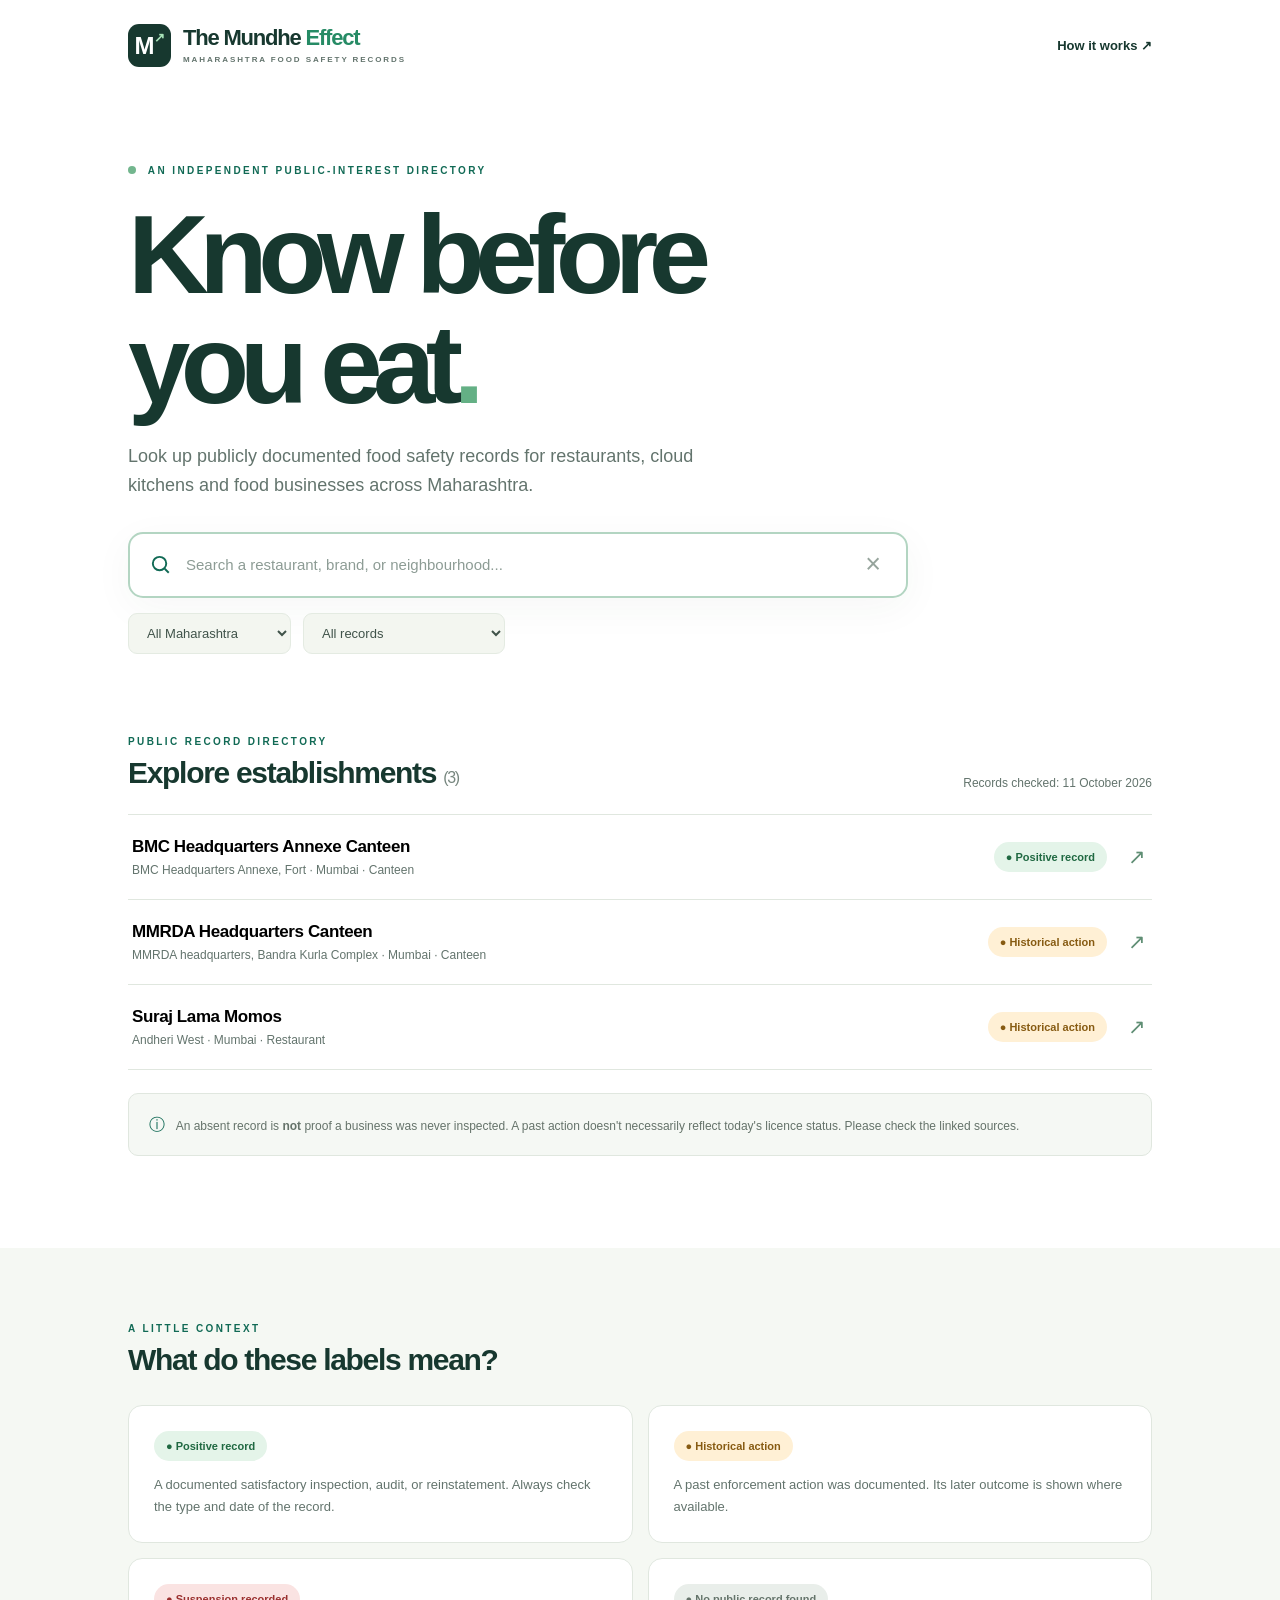
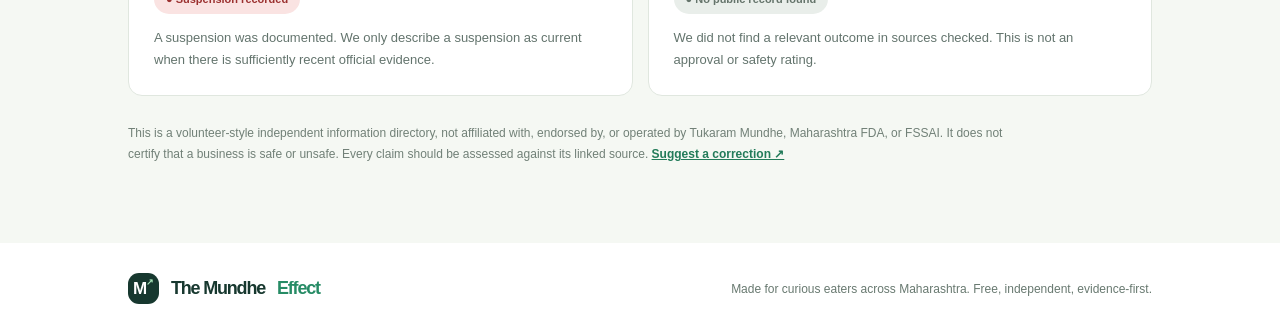
==== index.html @ b75e492a "Add files via upload" ====
<!doctype html><html lang="en"><head><meta charset="utf-8"><meta name="viewport" content="width=device-width,initial-scale=1"><meta name="description" content="The Mundhe Effect is an independent, free directory of publicly reported food-safety records across Maharashtra. Not affiliated with Tukaram Mundhe or any government agency."><title>The Mundhe Effect — Know before you eat</title><link rel="icon" href="favicon.svg" type="image/svg+xml"><meta name="theme-color" content="#17382f"><link rel="stylesheet" href="styles.css"></head><body><header class="top shell"><div class="brand"><span class="brandicon">M<span>↗</span></span><div><strong>The Mundhe <span class="wordmark-accent">Effect</span></strong><small>MAHARASHTRA FOOD SAFETY RECORDS</small></div></div><a href="#about" class="aboutlink">How it works ↗</a></header><main><section class="hero shell"><div class="eyebrow"><span class="pulse"></span> An independent public-interest directory</div><h1>Know before<br>you eat<span class="dot">.</span></h1><p class="sub">Look up publicly documented food safety records for restaurants, cloud kitchens and food businesses across Maharashtra.</p><div class="searchbox"><svg viewBox="0 0 24 24" aria-hidden="true"><circle cx="11" cy="11" r="7"/><path d="m16.4 16.4 4.2 4.2"/></svg><input id="search" aria-label="Search businesses" placeholder="Search a restaurant, brand, or neighbourhood..." autocomplete="off"><button id="clear" title="Clear search" aria-label="Clear search">×</button></div><div class="filters"><select id="region" aria-label="Filter by city"><option value="">All Maharashtra</option></select><select id="status" aria-label="Filter by record status"><option value="">All records</option><option value="positive">Positive record</option><option value="historical">Historical action</option><option value="suspension">Suspension recorded</option><option value="unknown">No public record found</option></select></div></section><section class="results shell"><div class="sectionbar"><div><div class="eyebrow">PUBLIC RECORD DIRECTORY</div><h2>Explore establishments <span id="count"></span></h2></div><span id="updated"></span></div><div id="items" class="entries" aria-live="polite"></div><p id="empty" class="empty" hidden>No matching establishments yet. Try another name or city.</p><div class="understand"><span>ⓘ</span> An absent record is <strong>not</strong> proof a business was never inspected. A past action doesn't necessarily reflect today's licence status. Please check the linked sources.</div></section><section class="how" id="about"><div class="shell"><div class="eyebrow">A LITTLE CONTEXT</div><h2>What do these labels mean?</h2><div class="explain"><article><span class="tag positive">● Positive record</span><p>A documented satisfactory inspection, audit, or reinstatement. Always check the type and date of the record.</p></article><article><span class="tag historical">● Historical action</span><p>A past enforcement action was documented. Its later outcome is shown where available.</p></article><article><span class="tag suspension">● Suspension recorded</span><p>A suspension was documented. We only describe a suspension as current when there is sufficiently recent official evidence.</p></article><article><span class="tag unknown">● No public record found</span><p>We did not find a relevant outcome in sources checked. This is not an approval or safety rating.</p></article></div><div class="disclaimer">This is a volunteer-style independent information directory, not affiliated with, endorsed by, or operated by Tukaram Mundhe, Maharashtra FDA, or FSSAI. It does not certify that a business is safe or unsafe. Every claim should be assessed against its linked source. <a href="mailto:corrections@example.com" id="correctionLink">Suggest a correction ↗</a></div></div></section></main><footer class="shell"><div class="brand smallbrand"><span class="brandicon">M<span>↗</span></span> The Mundhe <span class="wordmark-accent">Effect</span></div><div>Made for curious eaters across Maharashtra. Free, independent, evidence-first.</div></footer><dialog id="details"><button class="close" aria-label="Close" id="closeModal">×</button><div id="detailBody"></div></dialog><script src="app.js" defer></script></body></html>
---- styles.css ----
:root{--ink:#17382f;--muted:#63746d;--light:#f8f9f5;--green:#116a55;--line:#e0e7df;--yellow:#fff3d2}*{box-sizing:border-box}html{scroll-behavior:smooth}body{margin:0;background:#fff;color:var(--ink);font-family:Inter,ui-sans-serif,-apple-system,BlinkMacSystemFont,"Segoe UI",sans-serif}button,input,select{font:inherit}a{color:inherit}.shell{max-width:1080px;margin:auto;padding-left:28px;padding-right:28px}.top{height:91px;display:flex;align-items:center;justify-content:space-between}.brand{display:flex;align-items:center;gap:12px;font-size:22px;letter-spacing:-1.2px}.brandicon{width:43px;height:43px;display:flex;align-items:center;justify-content:center;background:#17382f;color:#fff;border-radius:11px;font-size:24px;font-weight:900;letter-spacing:-2px;position:relative;flex-shrink:0}.brandicon span{font-size:13px;align-self:flex-start;margin-top:6px;margin-left:1px;color:#a8e4b9;letter-spacing:0}.wordmark-accent{color:#268b65}.brand strong{display:block;line-height:1}.brand small{display:block;letter-spacing:1.9px;font-size:8px;font-weight:800;margin-top:6px;color:var(--muted)}.dot{color:#64b085}.aboutlink{font-size:13px;font-weight:700;text-decoration:none}.hero{padding-top:74px;padding-bottom:82px}.eyebrow{font-size:10px;font-weight:800;letter-spacing:2.4px;color:var(--green);text-transform:uppercase}.pulse{display:inline-block;width:8px;height:8px;margin-right:7px;border-radius:50%;background:#73b68e}.hero h1{font-size:clamp(60px,9vw,112px);letter-spacing:-.085em;line-height:.98;margin:24px 0 22px;font-weight:750}.sub{font-size:18px;color:var(--muted);line-height:1.65;max-width:620px;margin:0 0 31px}.searchbox{display:flex;align-items:center;height:66px;border:2px solid #b3d5c2;border-radius:15px;padding:0 19px;box-shadow:0 10px 40px #23472c0b;max-width:780px}.searchbox svg{width:23px;fill:none;stroke:var(--green);stroke-width:2}.searchbox input{border:0;outline:0;padding:14px;flex:1;min-width:0;background:none;color:var(--ink);font-size:15px}.searchbox input::placeholder{color:#8d9c95}.searchbox button{background:none;border:0;font-size:27px;color:#96a49c;cursor:pointer}.filters{display:flex;gap:12px;flex-wrap:wrap;margin-top:15px}.filters select{padding:11px 35px 11px 14px;background:#f3f6f0;color:#40534a;border:1px solid #e4ebe2;border-radius:9px;outline:none;font-size:13px;cursor:pointer}.results{padding-bottom:92px}.sectionbar{display:flex;justify-content:space-between;align-items:end;gap:20px;margin-bottom:24px}.sectionbar h2,.how h2{font-size:30px;letter-spacing:-1.3px;margin:9px 0 0}.sectionbar h2 span{font-size:16px;color:#77877f;font-weight:500}.sectionbar #updated{font-size:12px;color:var(--muted)}.entries{border-top:1px solid var(--line)}.entry{display:grid;grid-template-columns:1fr auto 20px;align-items:center;gap:21px;width:100%;text-align:left;background:#fff;border:none;border-bottom:1px solid var(--line);padding:22px 4px;cursor:pointer}.entry:hover{background:#fbfcfa}.entry h3{font-size:17px;letter-spacing:-.4px;margin:0 0 6px}.entry p{font-size:12px;color:var(--muted);margin:0}.entry .arrow{color:#5f8e74;font-size:21px}.tag{white-space:nowrap;display:inline-block;font-size:11px;font-weight:750;padding:9px 12px;border-radius:25px}.tag.positive{background:#e4f4e9;color:#206942}.tag.historical{background:#fff0d5;color:#875b12}.tag.suspension{background:#fae3e2;color:#9b3130}.tag.unknown{background:#e9eeea;color:#65746b}.understand{margin-top:23px;background:#f5f8f4;border:1px solid var(--line);border-radius:10px;padding:18px 20px;line-height:1.6;color:#65736a;font-size:12px}.understand span{color:var(--green);font-size:16px;margin-right:8px}.empty{padding:30px;color:var(--muted)}.how{padding:75px 0 78px;background:#f5f8f3}.how h2{margin-bottom:28px}.explain{display:grid;grid-template-columns:repeat(2,1fr);gap:15px}.explain article{background:#fff;padding:25px;border-radius:14px;border:1px solid var(--line)}.explain article p{color:var(--muted);font-size:13px;line-height:1.65;margin-bottom:0}.disclaimer{font-size:12px;line-height:1.75;color:#718077;margin-top:27px;max-width:900px}.disclaimer a{color:#227b59;font-weight:700}footer{display:flex;justify-content:space-between;align-items:center;gap:20px;padding-top:30px;padding-bottom:30px;color:#687970;font-size:12px}.smallbrand{font-size:18px;font-weight:800;color:var(--ink)}.smallbrand .brandicon{width:31px;height:31px;font-size:17px}.smallbrand .brandicon span{font-size:9px;margin-top:4px}.smallbrand strong{font-size:17px;letter-spacing:-.6px}dialog{border:0;border-radius:18px;max-width:640px;width:calc(100% - 32px);padding:35px;box-shadow:0 20px 100px #11261a4a;color:var(--ink)}dialog::backdrop{background:#132b23ab}.close{float:right;border:0;background:#eff3ed;border-radius:50%;height:35px;width:35px;font-size:23px;cursor:pointer}.dtitle{font-size:30px;letter-spacing:-1px;margin:14px 0 7px}.muted{color:var(--muted);font-size:13px;line-height:1.6}.timeline{margin-top:28px;border-left:2px solid #d7e8da;padding-left:20px}.event{margin-bottom:25px}.event time{font-size:11px;color:var(--green);font-weight:700}.event h4{margin:7px 0}.event p{color:#64746b;font-size:13px;line-height:1.65}.event a{font-size:12px;color:var(--green);font-weight:700}.notice{margin-top:25px;font-size:12px;line-height:1.7;background:#f4f8f2;padding:15px;border-radius:10px}@media(max-width:600px){.shell{padding-left:20px;padding-right:20px}.top{height:74px}.hero{padding-top:47px;padding-bottom:57px}.hero h1{font-size:68px}.sub{font-size:15px}.searchbox{height:61px}.searchbox input{font-size:13px}.sectionbar{align-items:start}.sectionbar h2,.how h2{font-size:25px}.sectionbar #updated{font-size:10px;text-align:right}.entry{grid-template-columns:1fr 15px;gap:12px}.entry .tag{grid-row:2;grid-column:1;justify-self:start}.entry .arrow{grid-column:2;grid-row:1/3}.explain{grid-template-columns:1fr}.how{padding-top:55px}footer{align-items:start;flex-direction:column}dialog{padding:22px}}

@media(max-width:600px){.brand{font-size:18px;gap:9px}.brandicon{width:38px;height:38px;font-size:21px}.brand small{font-size:6.5px;letter-spacing:1.35px}.smallbrand strong{font-size:16px}}
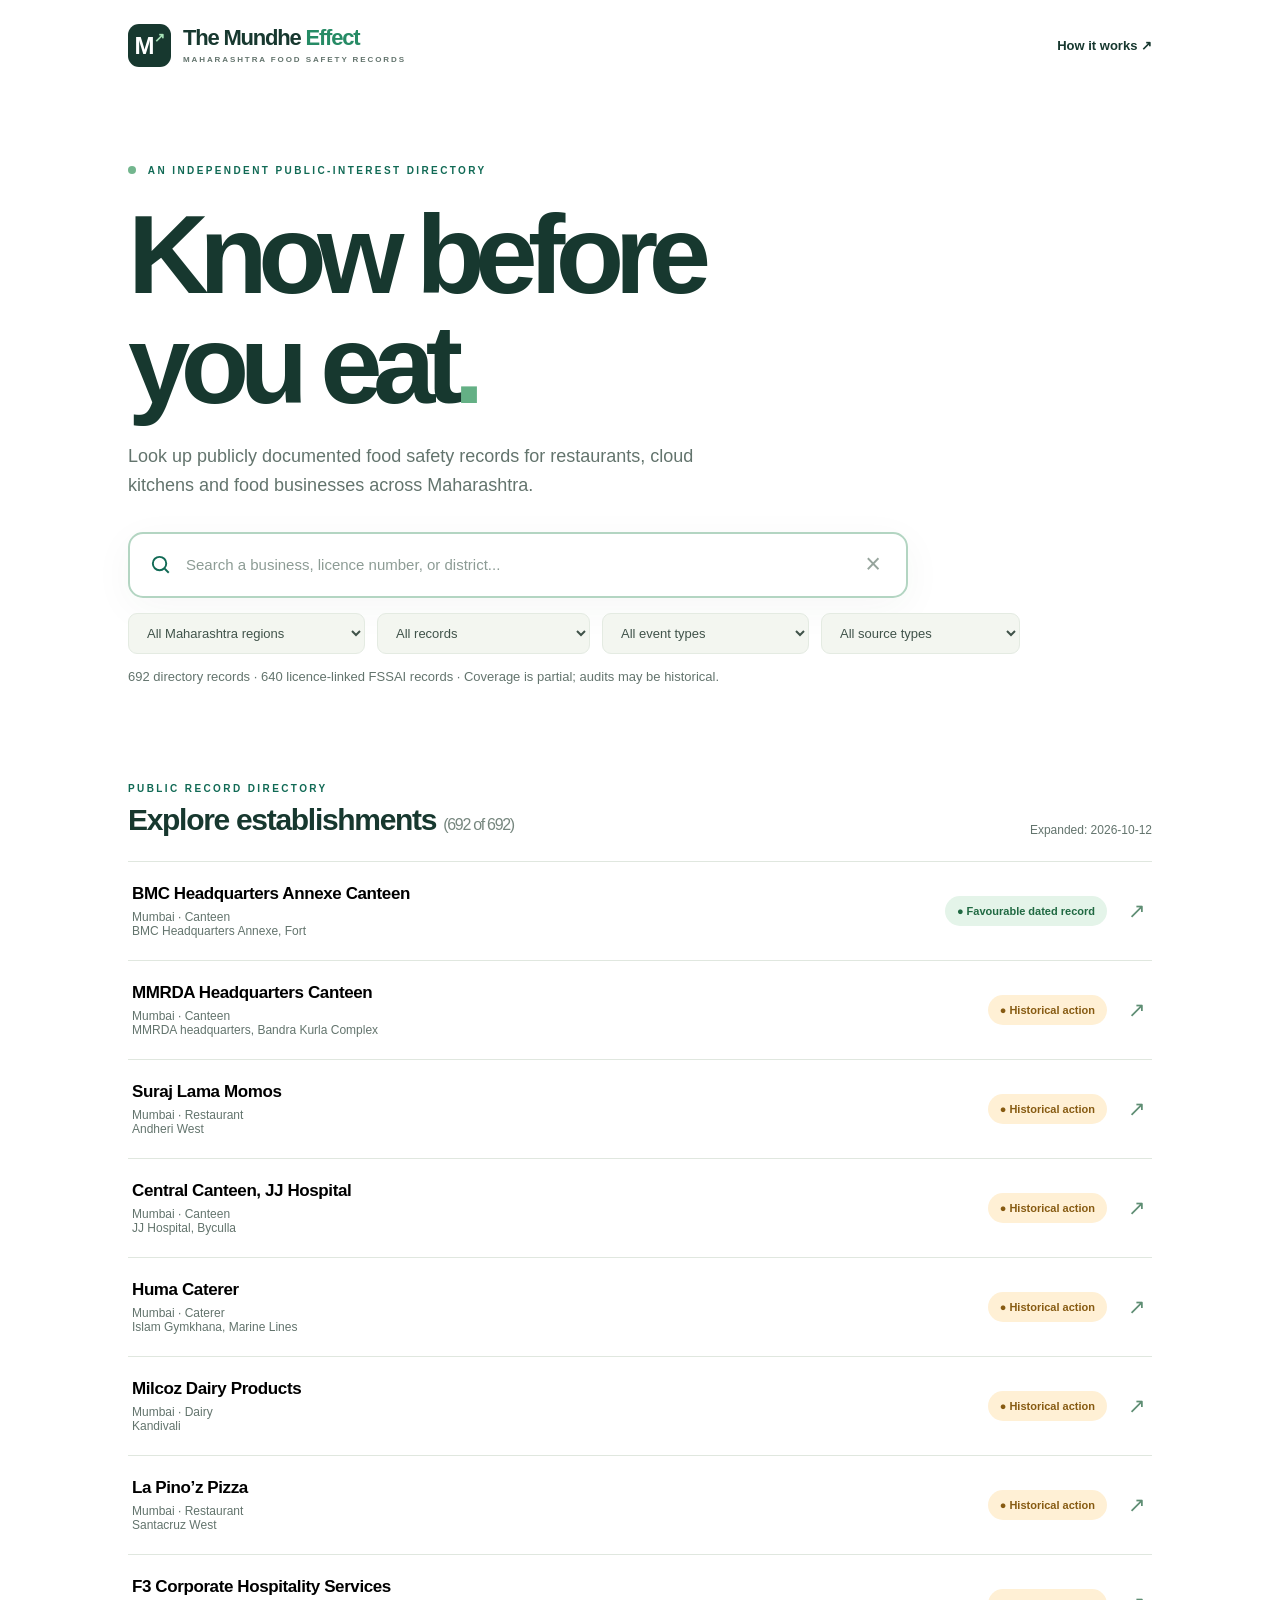
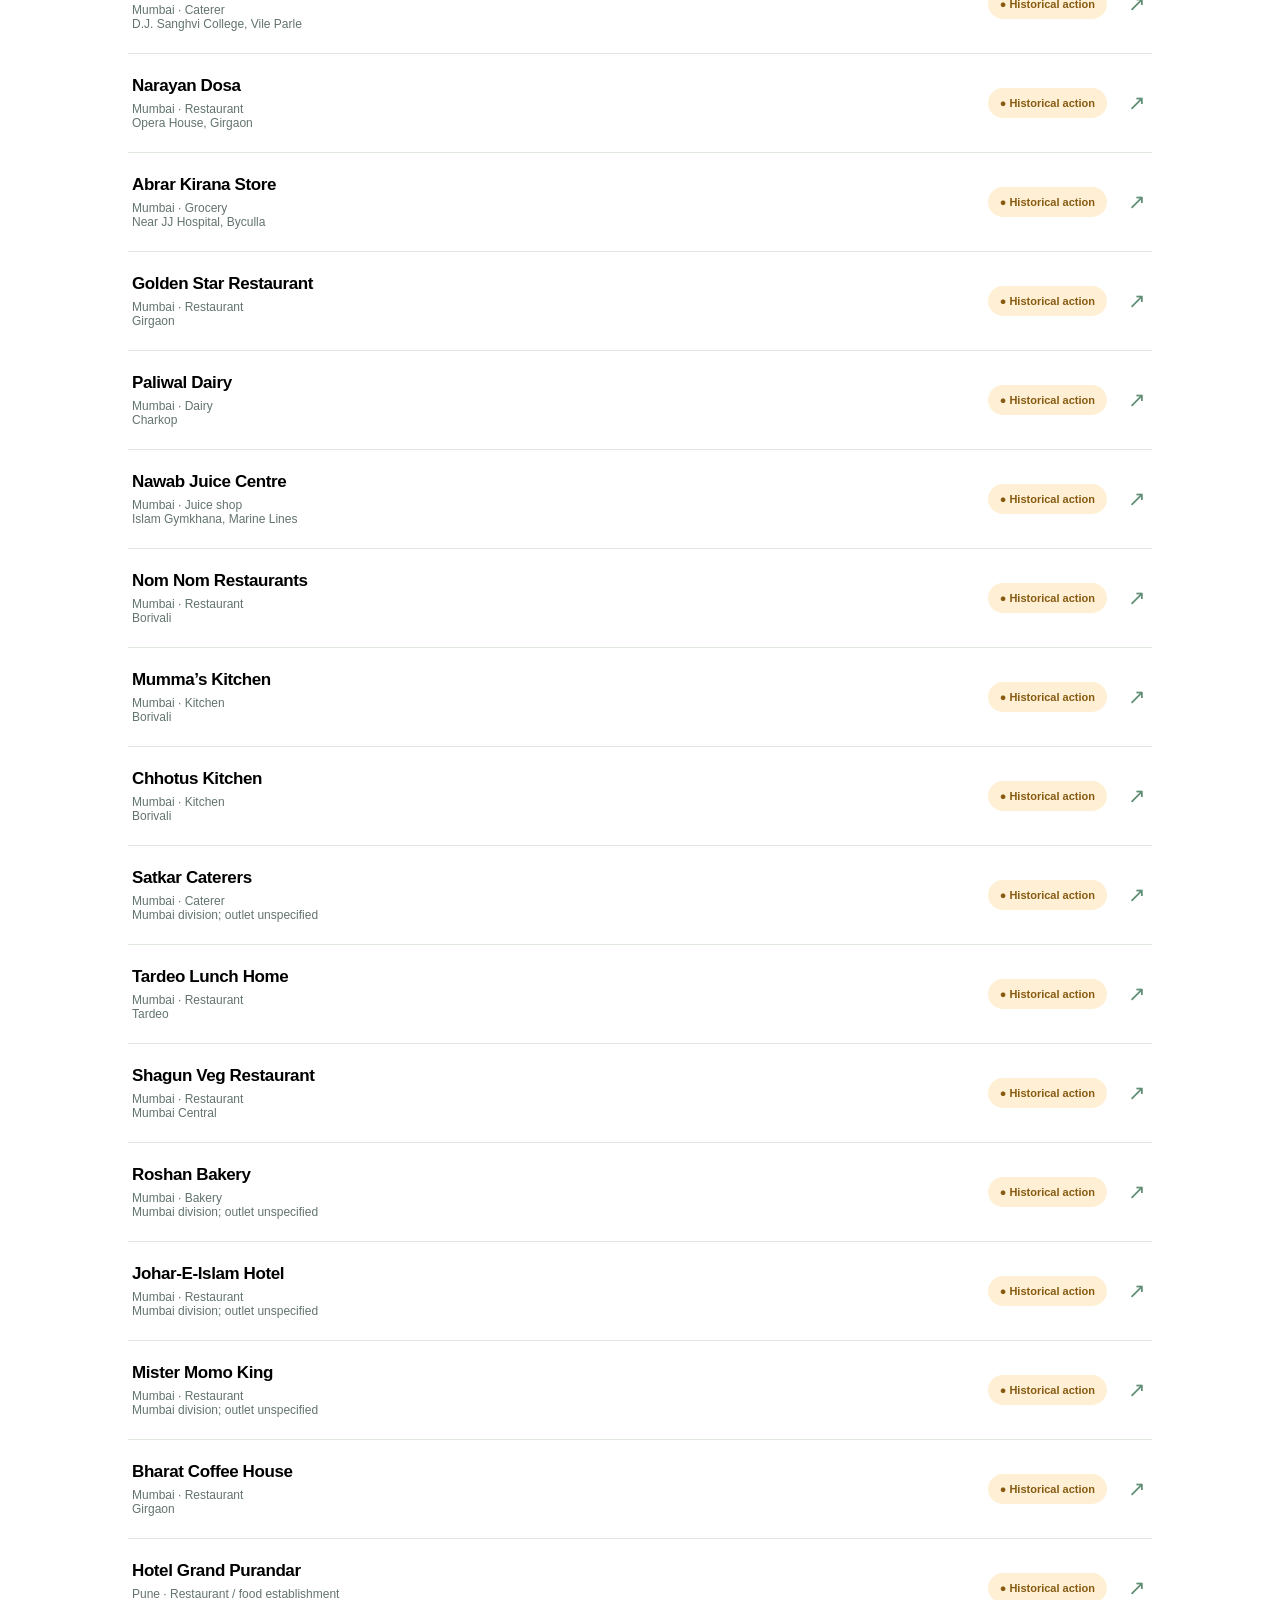
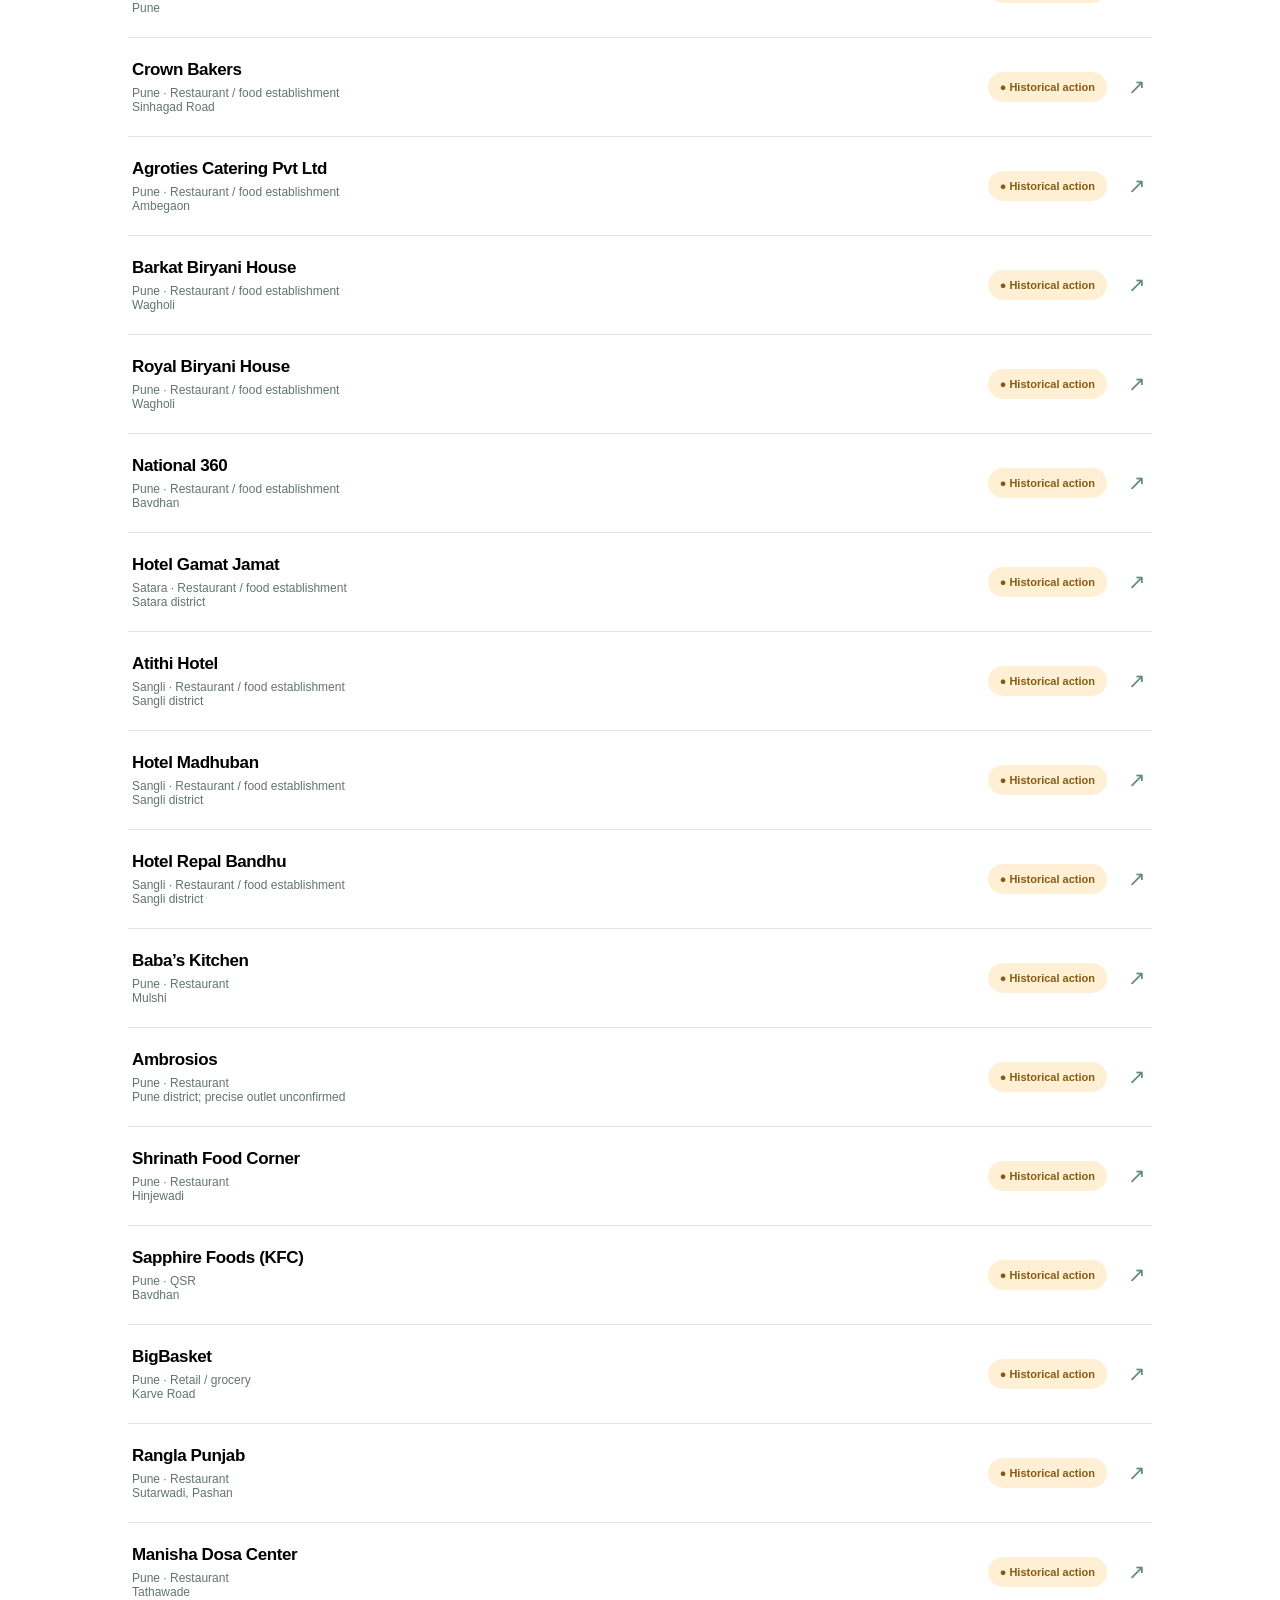
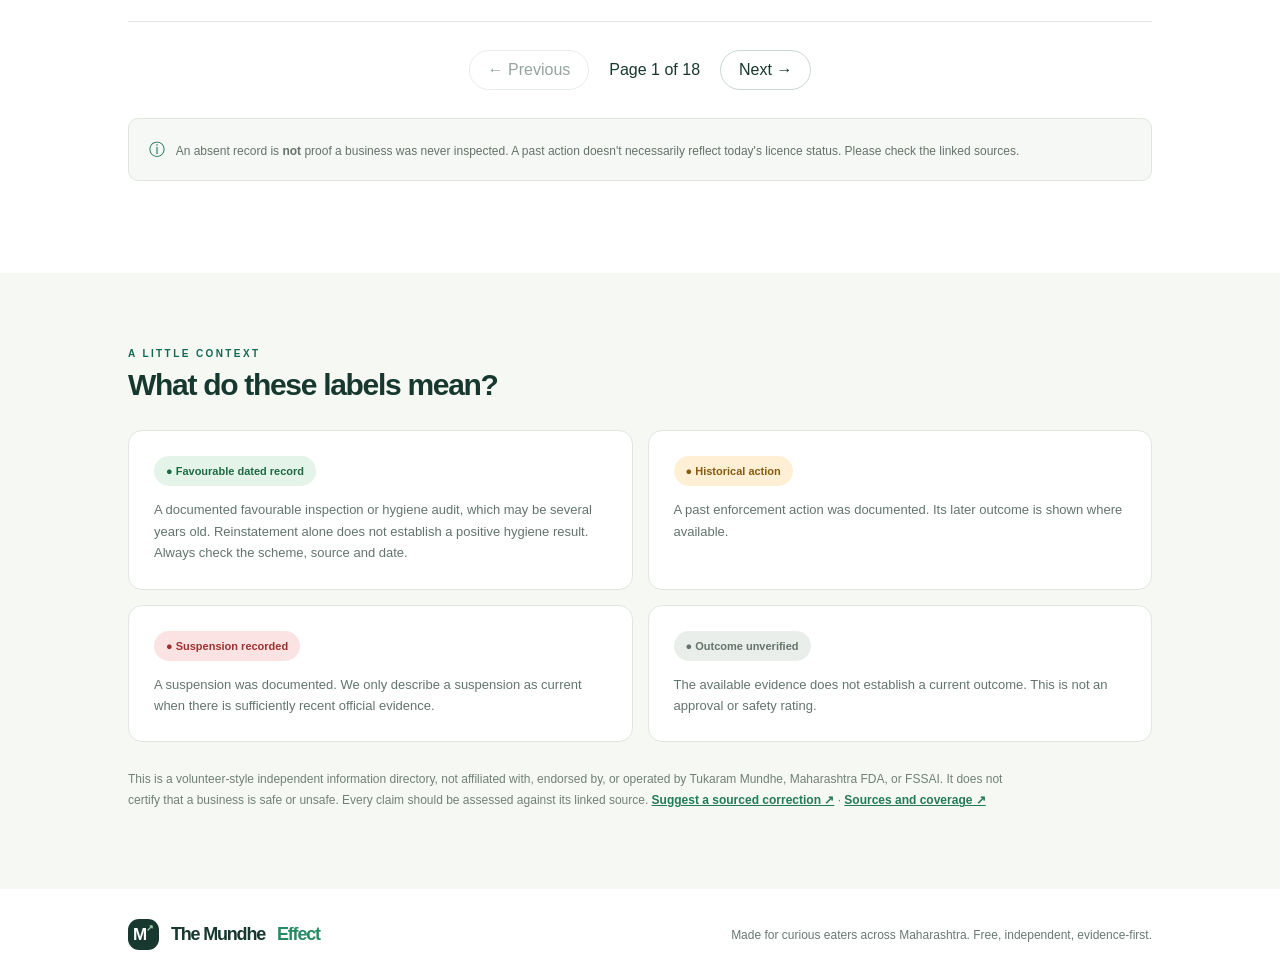
==== commit 4bbe6e32: "Expand Maharashtra directory to 692 records and harden free daily scans" ====
--- a/index.html
+++ b/index.html
@@ -1 +1 @@
-<!doctype html><html lang="en"><head><meta charset="utf-8"><meta name="viewport" content="width=device-width,initial-scale=1"><meta name="description" content="The Mundhe Effect is an independent, free directory of publicly reported food-safety records across Maharashtra. Not affiliated with Tukaram Mundhe or any government agency."><title>The Mundhe Effect — Know before you eat</title><link rel="icon" href="favicon.svg" type="image/svg+xml"><meta name="theme-color" content="#17382f"><link rel="stylesheet" href="styles.css"></head><body><header class="top shell"><div class="brand"><span class="brandicon">M<span>↗</span></span><div><strong>The Mundhe <span class="wordmark-accent">Effect</span></strong><small>MAHARASHTRA FOOD SAFETY RECORDS</small></div></div><a href="#about" class="aboutlink">How it works ↗</a></header><main><section class="hero shell"><div class="eyebrow"><span class="pulse"></span> An independent public-interest directory</div><h1>Know before<br>you eat<span class="dot">.</span></h1><p class="sub">Look up publicly documented food safety records for restaurants, cloud kitchens and food businesses across Maharashtra.</p><div class="searchbox"><svg viewBox="0 0 24 24" aria-hidden="true"><circle cx="11" cy="11" r="7"/><path d="m16.4 16.4 4.2 4.2"/></svg><input id="search" aria-label="Search businesses" placeholder="Search a restaurant, brand, or neighbourhood..." autocomplete="off"><button id="clear" title="Clear search" aria-label="Clear search">×</button></div><div class="filters"><select id="region" aria-label="Filter by city"><option value="">All Maharashtra</option></select><select id="status" aria-label="Filter by record status"><option value="">All records</option><option value="positive">Positive record</option><option value="historical">Historical action</option><option value="suspension">Suspension recorded</option><option value="unknown">No public record found</option></select></div></section><section class="results shell"><div class="sectionbar"><div><div class="eyebrow">PUBLIC RECORD DIRECTORY</div><h2>Explore establishments <span id="count"></span></h2></div><span id="updated"></span></div><div id="items" class="entries" aria-live="polite"></div><p id="empty" class="empty" hidden>No matching establishments yet. Try another name or city.</p><div class="understand"><span>ⓘ</span> An absent record is <strong>not</strong> proof a business was never inspected. A past action doesn't necessarily reflect today's licence status. Please check the linked sources.</div></section><section class="how" id="about"><div class="shell"><div class="eyebrow">A LITTLE CONTEXT</div><h2>What do these labels mean?</h2><div class="explain"><article><span class="tag positive">● Positive record</span><p>A documented satisfactory inspection, audit, or reinstatement. Always check the type and date of the record.</p></article><article><span class="tag historical">● Historical action</span><p>A past enforcement action was documented. Its later outcome is shown where available.</p></article><article><span class="tag suspension">● Suspension recorded</span><p>A suspension was documented. We only describe a suspension as current when there is sufficiently recent official evidence.</p></article><article><span class="tag unknown">● No public record found</span><p>We did not find a relevant outcome in sources checked. This is not an approval or safety rating.</p></article></div><div class="disclaimer">This is a volunteer-style independent information directory, not affiliated with, endorsed by, or operated by Tukaram Mundhe, Maharashtra FDA, or FSSAI. It does not certify that a business is safe or unsafe. Every claim should be assessed against its linked source. <a href="mailto:corrections@example.com" id="correctionLink">Suggest a correction ↗</a></div></div></section></main><footer class="shell"><div class="brand smallbrand"><span class="brandicon">M<span>↗</span></span> The Mundhe <span class="wordmark-accent">Effect</span></div><div>Made for curious eaters across Maharashtra. Free, independent, evidence-first.</div></footer><dialog id="details"><button class="close" aria-label="Close" id="closeModal">×</button><div id="detailBody"></div></dialog><script src="app.js" defer></script></body></html>
+<!doctype html><html lang="en"><head><meta charset="utf-8"><meta name="viewport" content="width=device-width,initial-scale=1"><meta name="description" content="The Mundhe Effect is an independent, free directory of publicly reported food-safety records across Maharashtra. Not affiliated with Tukaram Mundhe or any government agency."><title>The Mundhe Effect — Know before you eat</title><link rel="icon" href="favicon.svg" type="image/svg+xml"><meta name="theme-color" content="#17382f"><link rel="stylesheet" href="styles.css"></head><body><header class="top shell"><div class="brand"><span class="brandicon">M<span>↗</span></span><div><strong>The Mundhe <span class="wordmark-accent">Effect</span></strong><small>MAHARASHTRA FOOD SAFETY RECORDS</small></div></div><a href="#about" class="aboutlink">How it works ↗</a></header><main><section class="hero shell"><div class="eyebrow"><span class="pulse"></span> An independent public-interest directory</div><h1>Know before<br>you eat<span class="dot">.</span></h1><p class="sub">Look up publicly documented food safety records for restaurants, cloud kitchens and food businesses across Maharashtra.</p><div class="searchbox"><svg viewBox="0 0 24 24" aria-hidden="true"><circle cx="11" cy="11" r="7"/><path d="m16.4 16.4 4.2 4.2"/></svg><input id="search" aria-label="Search businesses" placeholder="Search a business, licence number, or district..." autocomplete="off"><button id="clear" title="Clear search" aria-label="Clear search">×</button></div><div class="filters"><select id="region" aria-label="Filter by district or region"><option value="">All Maharashtra regions</option></select><select id="status" aria-label="Filter by record status"><option value="">All records</option><option value="positive">Favourable dated record</option><option value="historical">Historical action</option><option value="suspension">Suspension recorded</option><option value="unknown">Outcome unverified</option></select><select id="eventType" aria-label="Filter by event type"><option value="">All event types</option><option value="hygiene_rating">FSSAI hygiene audit</option><option value="suspension">Suspension history</option><option value="reinstatement">Reinstatement reported</option><option value="suspension_stayed">Suspension stayed</option></select><select id="sourceType" aria-label="Filter by source type"><option value="">All source types</option><option value="official">Official FSSAI register</option><option value="news">News reports</option></select></div><p id="coverage" class="muted"></p></section><section class="results shell"><div class="sectionbar"><div><div class="eyebrow">PUBLIC RECORD DIRECTORY</div><h2>Explore establishments <span id="count"></span></h2></div><span id="updated"></span></div><div id="items" class="entries" aria-live="polite"></div><nav id="pagination" class="pagination" aria-label="Directory pages"><button id="previous">← Previous</button><span id="pageInfo" aria-live="polite"></span><button id="next">Next →</button></nav><p id="empty" class="empty" hidden>No matching establishments yet. Try another name or city.</p><div class="understand"><span>ⓘ</span> An absent record is <strong>not</strong> proof a business was never inspected. A past action doesn't necessarily reflect today's licence status. Please check the linked sources.</div></section><section class="how" id="about"><div class="shell"><div class="eyebrow">A LITTLE CONTEXT</div><h2>What do these labels mean?</h2><div class="explain"><article><span class="tag positive">● Favourable dated record</span><p>A documented favourable inspection or hygiene audit, which may be several years old. Reinstatement alone does not establish a positive hygiene result. Always check the scheme, source and date.</p></article><article><span class="tag historical">● Historical action</span><p>A past enforcement action was documented. Its later outcome is shown where available.</p></article><article><span class="tag suspension">● Suspension recorded</span><p>A suspension was documented. We only describe a suspension as current when there is sufficiently recent official evidence.</p></article><article><span class="tag unknown">● Outcome unverified</span><p>The available evidence does not establish a current outcome. This is not an approval or safety rating.</p></article></div><div class="disclaimer">This is a volunteer-style independent information directory, not affiliated with, endorsed by, or operated by Tukaram Mundhe, Maharashtra FDA, or FSSAI. It does not certify that a business is safe or unsafe. Every claim should be assessed against its linked source. <a href="https://github.com/ishaandirect-wq/the-mundhe-effect/issues/new" id="correctionLink" target="_blank" rel="noopener noreferrer">Suggest a sourced correction ↗</a> · <a href="docs/methodology.html">Sources and coverage ↗</a></div></div></section></main><footer class="shell"><div class="brand smallbrand"><span class="brandicon">M<span>↗</span></span> The Mundhe <span class="wordmark-accent">Effect</span></div><div>Made for curious eaters across Maharashtra. Free, independent, evidence-first.</div></footer><dialog id="details" aria-labelledby="detailTitle"><button class="close" aria-label="Close" id="closeModal">×</button><div id="detailBody"></div></dialog><script src="app.js" defer></script></body></html>
--- a/styles.css
+++ b/styles.css
@@ -1,3 +1,4 @@
 :root{--ink:#17382f;--muted:#63746d;--light:#f8f9f5;--green:#116a55;--line:#e0e7df;--yellow:#fff3d2}*{box-sizing:border-box}html{scroll-behavior:smooth}body{margin:0;background:#fff;color:var(--ink);font-family:Inter,ui-sans-serif,-apple-system,BlinkMacSystemFont,"Segoe UI",sans-serif}button,input,select{font:inherit}a{color:inherit}.shell{max-width:1080px;margin:auto;padding-left:28px;padding-right:28px}.top{height:91px;display:flex;align-items:center;justify-content:space-between}.brand{display:flex;align-items:center;gap:12px;font-size:22px;letter-spacing:-1.2px}.brandicon{width:43px;height:43px;display:flex;align-items:center;justify-content:center;background:#17382f;color:#fff;border-radius:11px;font-size:24px;font-weight:900;letter-spacing:-2px;position:relative;flex-shrink:0}.brandicon span{font-size:13px;align-self:flex-start;margin-top:6px;margin-left:1px;color:#a8e4b9;letter-spacing:0}.wordmark-accent{color:#268b65}.brand strong{display:block;line-height:1}.brand small{display:block;letter-spacing:1.9px;font-size:8px;font-weight:800;margin-top:6px;color:var(--muted)}.dot{color:#64b085}.aboutlink{font-size:13px;font-weight:700;text-decoration:none}.hero{padding-top:74px;padding-bottom:82px}.eyebrow{font-size:10px;font-weight:800;letter-spacing:2.4px;color:var(--green);text-transform:uppercase}.pulse{display:inline-block;width:8px;height:8px;margin-right:7px;border-radius:50%;background:#73b68e}.hero h1{font-size:clamp(60px,9vw,112px);letter-spacing:-.085em;line-height:.98;margin:24px 0 22px;font-weight:750}.sub{font-size:18px;color:var(--muted);line-height:1.65;max-width:620px;margin:0 0 31px}.searchbox{display:flex;align-items:center;height:66px;border:2px solid #b3d5c2;border-radius:15px;padding:0 19px;box-shadow:0 10px 40px #23472c0b;max-width:780px}.searchbox svg{width:23px;fill:none;stroke:var(--green);stroke-width:2}.searchbox input{border:0;outline:0;padding:14px;flex:1;min-width:0;background:none;color:var(--ink);font-size:15px}.searchbox input::placeholder{color:#8d9c95}.searchbox button{background:none;border:0;font-size:27px;color:#96a49c;cursor:pointer}.filters{display:flex;gap:12px;flex-wrap:wrap;margin-top:15px}.filters select{padding:11px 35px 11px 14px;background:#f3f6f0;color:#40534a;border:1px solid #e4ebe2;border-radius:9px;outline:none;font-size:13px;cursor:pointer}.results{padding-bottom:92px}.sectionbar{display:flex;justify-content:space-between;align-items:end;gap:20px;margin-bottom:24px}.sectionbar h2,.how h2{font-size:30px;letter-spacing:-1.3px;margin:9px 0 0}.sectionbar h2 span{font-size:16px;color:#77877f;font-weight:500}.sectionbar #updated{font-size:12px;color:var(--muted)}.entries{border-top:1px solid var(--line)}.entry{display:grid;grid-template-columns:1fr auto 20px;align-items:center;gap:21px;width:100%;text-align:left;background:#fff;border:none;border-bottom:1px solid var(--line);padding:22px 4px;cursor:pointer}.entry:hover{background:#fbfcfa}.entry h3{font-size:17px;letter-spacing:-.4px;margin:0 0 6px}.entry p{font-size:12px;color:var(--muted);margin:0}.entry .arrow{color:#5f8e74;font-size:21px}.tag{white-space:nowrap;display:inline-block;font-size:11px;font-weight:750;padding:9px 12px;border-radius:25px}.tag.positive{background:#e4f4e9;color:#206942}.tag.historical{background:#fff0d5;color:#875b12}.tag.suspension{background:#fae3e2;color:#9b3130}.tag.unknown{background:#e9eeea;color:#65746b}.understand{margin-top:23px;background:#f5f8f4;border:1px solid var(--line);border-radius:10px;padding:18px 20px;line-height:1.6;color:#65736a;font-size:12px}.understand span{color:var(--green);font-size:16px;margin-right:8px}.empty{padding:30px;color:var(--muted)}.how{padding:75px 0 78px;background:#f5f8f3}.how h2{margin-bottom:28px}.explain{display:grid;grid-template-columns:repeat(2,1fr);gap:15px}.explain article{background:#fff;padding:25px;border-radius:14px;border:1px solid var(--line)}.explain article p{color:var(--muted);font-size:13px;line-height:1.65;margin-bottom:0}.disclaimer{font-size:12px;line-height:1.75;color:#718077;margin-top:27px;max-width:900px}.disclaimer a{color:#227b59;font-weight:700}footer{display:flex;justify-content:space-between;align-items:center;gap:20px;padding-top:30px;padding-bottom:30px;color:#687970;font-size:12px}.smallbrand{font-size:18px;font-weight:800;color:var(--ink)}.smallbrand .brandicon{width:31px;height:31px;font-size:17px}.smallbrand .brandicon span{font-size:9px;margin-top:4px}.smallbrand strong{font-size:17px;letter-spacing:-.6px}dialog{border:0;border-radius:18px;max-width:640px;width:calc(100% - 32px);padding:35px;box-shadow:0 20px 100px #11261a4a;color:var(--ink)}dialog::backdrop{background:#132b23ab}.close{float:right;border:0;background:#eff3ed;border-radius:50%;height:35px;width:35px;font-size:23px;cursor:pointer}.dtitle{font-size:30px;letter-spacing:-1px;margin:14px 0 7px}.muted{color:var(--muted);font-size:13px;line-height:1.6}.timeline{margin-top:28px;border-left:2px solid #d7e8da;padding-left:20px}.event{margin-bottom:25px}.event time{font-size:11px;color:var(--green);font-weight:700}.event h4{margin:7px 0}.event p{color:#64746b;font-size:13px;line-height:1.65}.event a{font-size:12px;color:var(--green);font-weight:700}.notice{margin-top:25px;font-size:12px;line-height:1.7;background:#f4f8f2;padding:15px;border-radius:10px}@media(max-width:600px){.shell{padding-left:20px;padding-right:20px}.top{height:74px}.hero{padding-top:47px;padding-bottom:57px}.hero h1{font-size:68px}.sub{font-size:15px}.searchbox{height:61px}.searchbox input{font-size:13px}.sectionbar{align-items:start}.sectionbar h2,.how h2{font-size:25px}.sectionbar #updated{font-size:10px;text-align:right}.entry{grid-template-columns:1fr 15px;gap:12px}.entry .tag{grid-row:2;grid-column:1;justify-self:start}.entry .arrow{grid-column:2;grid-row:1/3}.explain{grid-template-columns:1fr}.how{padding-top:55px}footer{align-items:start;flex-direction:column}dialog{padding:22px}}
 
 @media(max-width:600px){.brand{font-size:18px;gap:9px}.brandicon{width:38px;height:38px;font-size:21px}.brand small{font-size:6.5px;letter-spacing:1.35px}.smallbrand strong{font-size:16px}}
+.filters{flex-wrap:wrap}.filters select{max-width:100%}.pagination{display:flex;align-items:center;justify-content:center;gap:20px;margin:28px 0}.pagination[hidden]{display:none}.pagination button{border:1px solid #cbd8d1;border-radius:20px;padding:10px 18px;background:#fff;color:#17382f;cursor:pointer}.pagination button:disabled{opacity:.45;cursor:default}.licence{font-variant-numeric:tabular-nums;font-size:12px!important}.entry>div{min-width:0}.entry h3{overflow-wrap:anywhere}#coverage{font-size:13px;max-width:760px;line-height:1.6}button:focus-visible,select:focus-visible,a:focus-visible{outline:3px solid #b67a35;outline-offset:3px}
